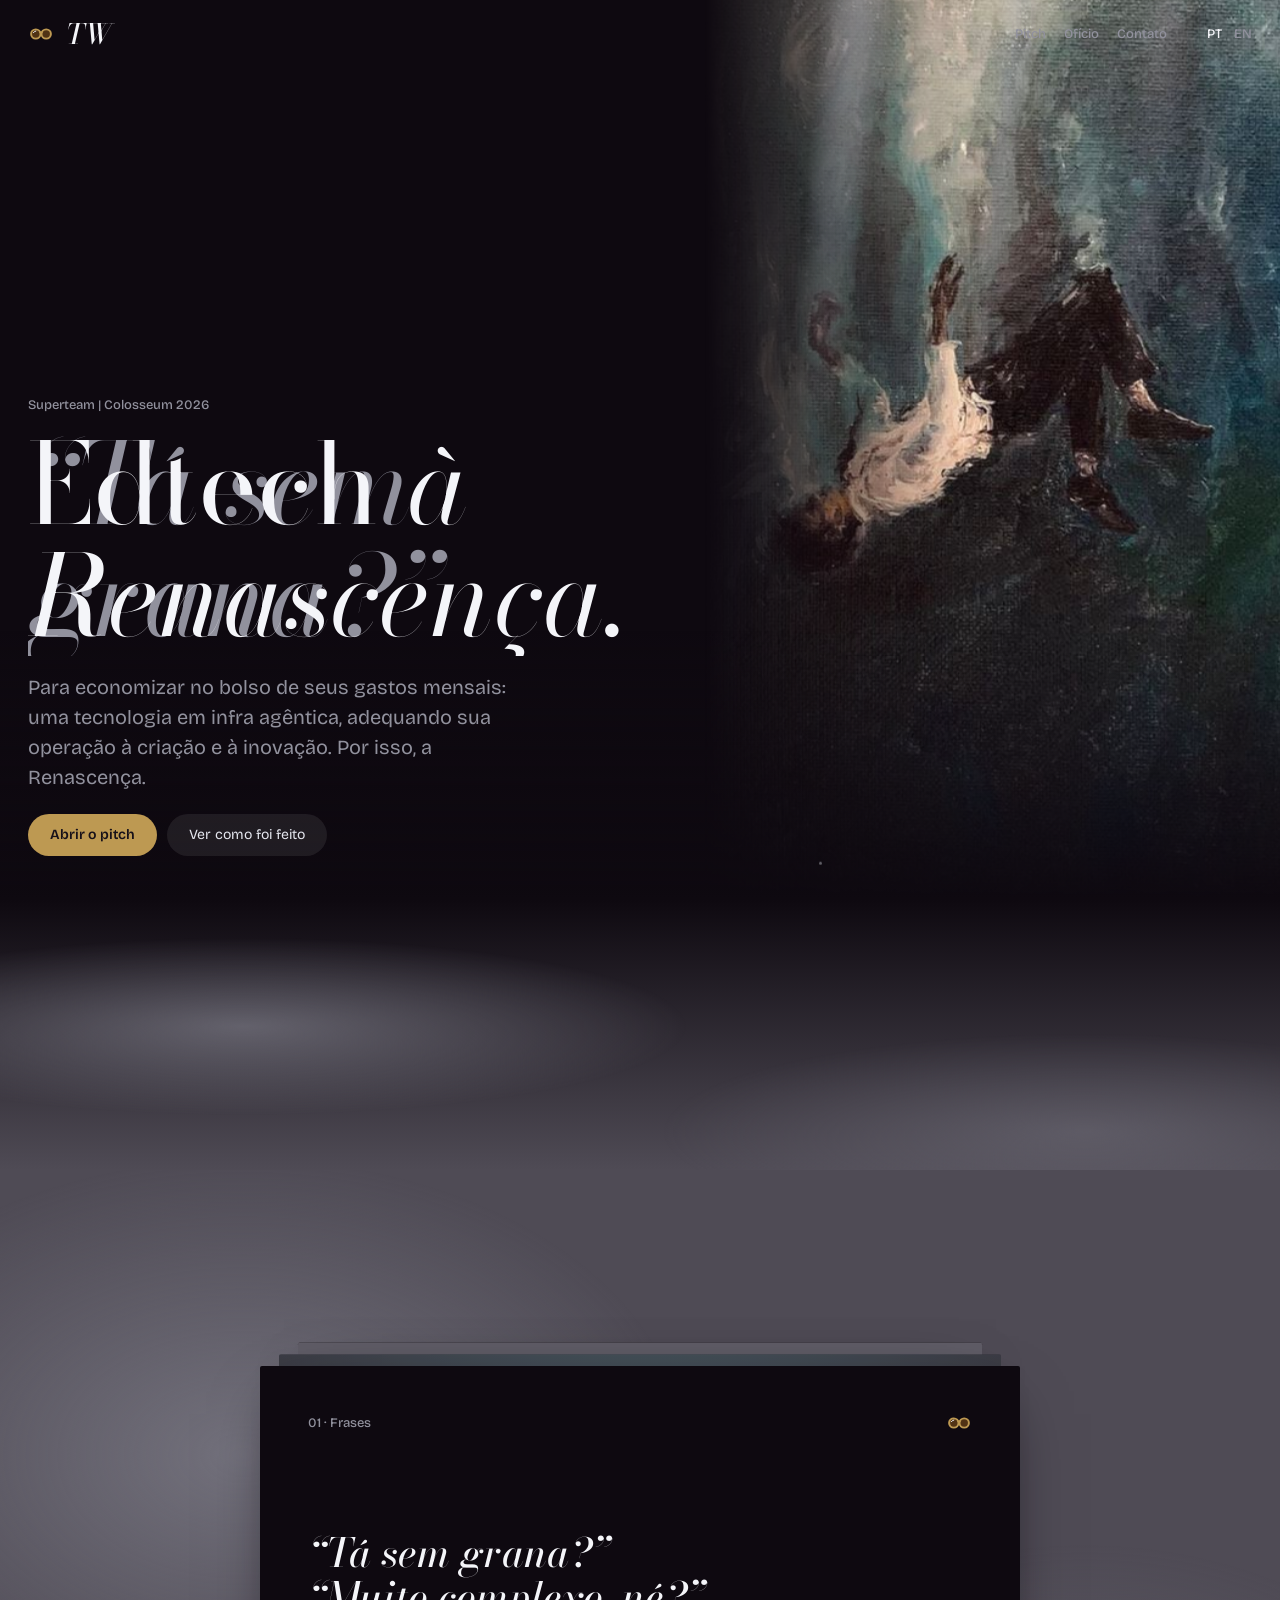
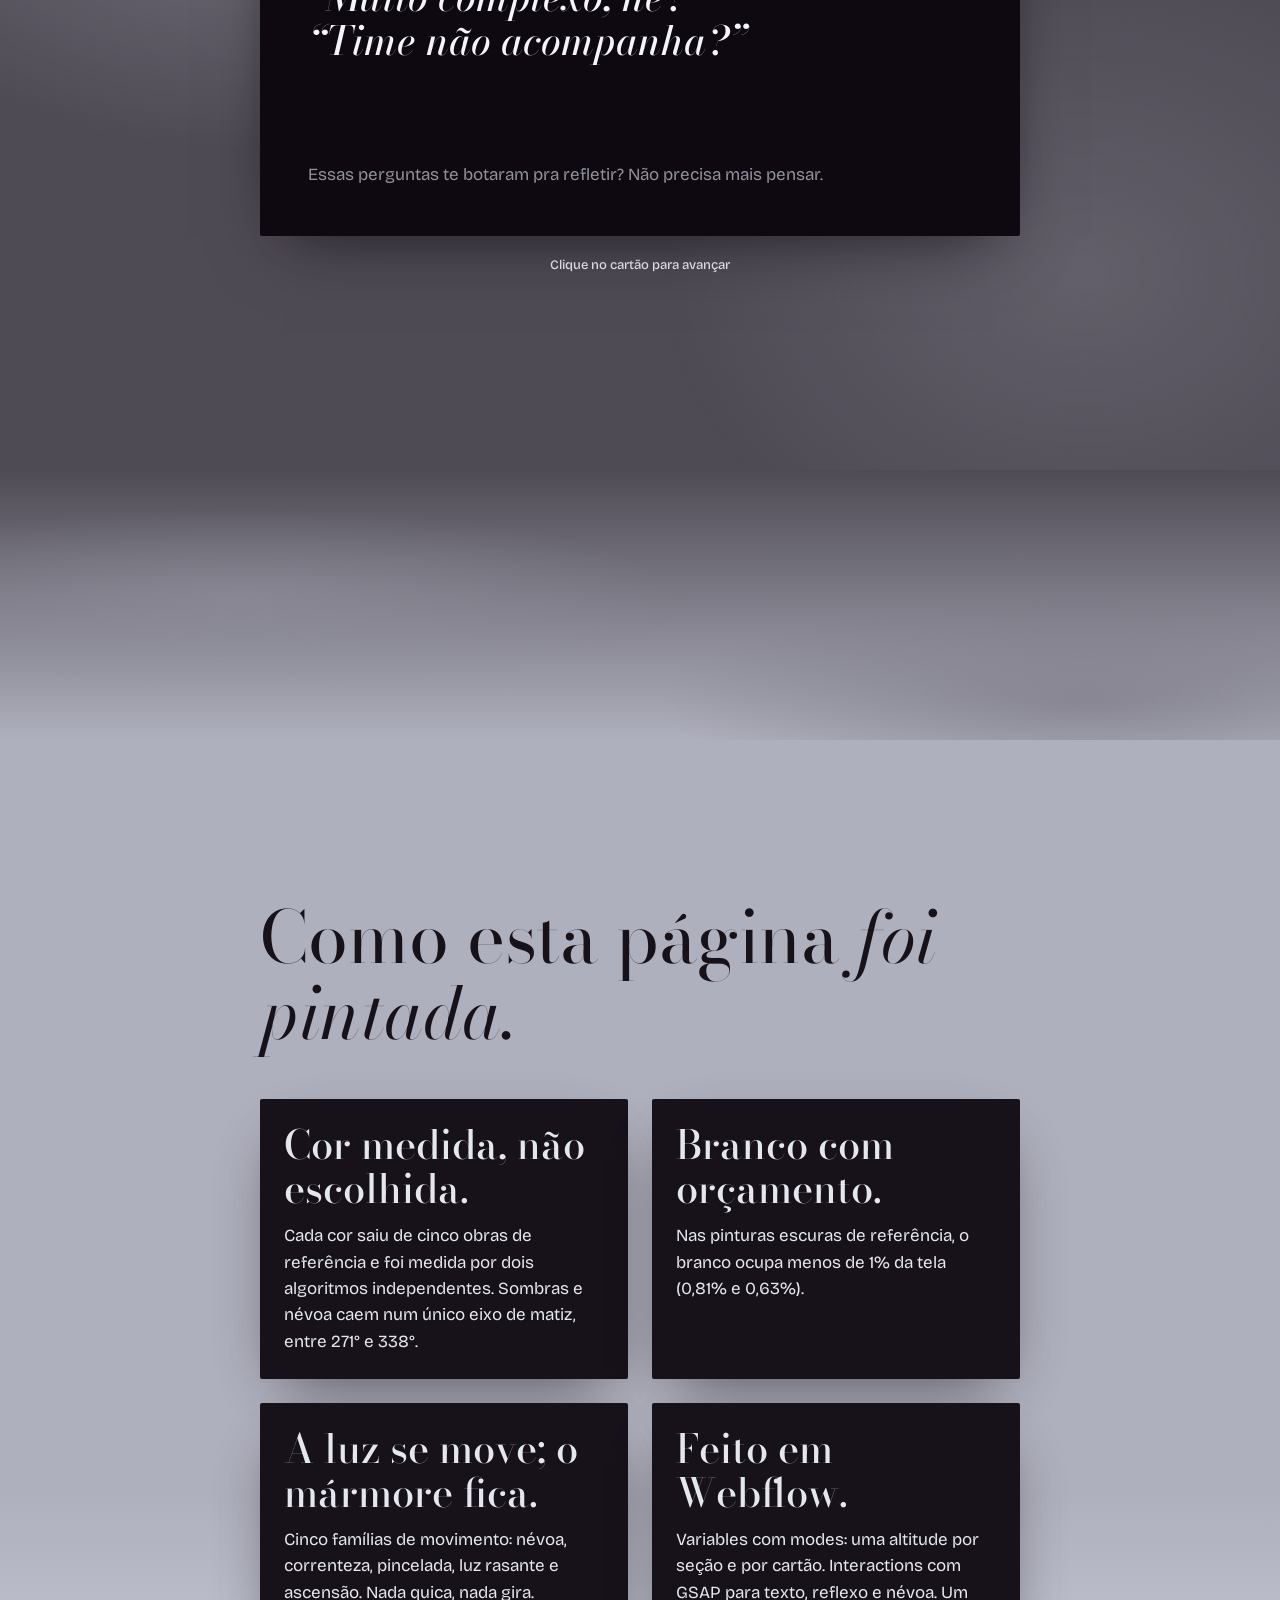
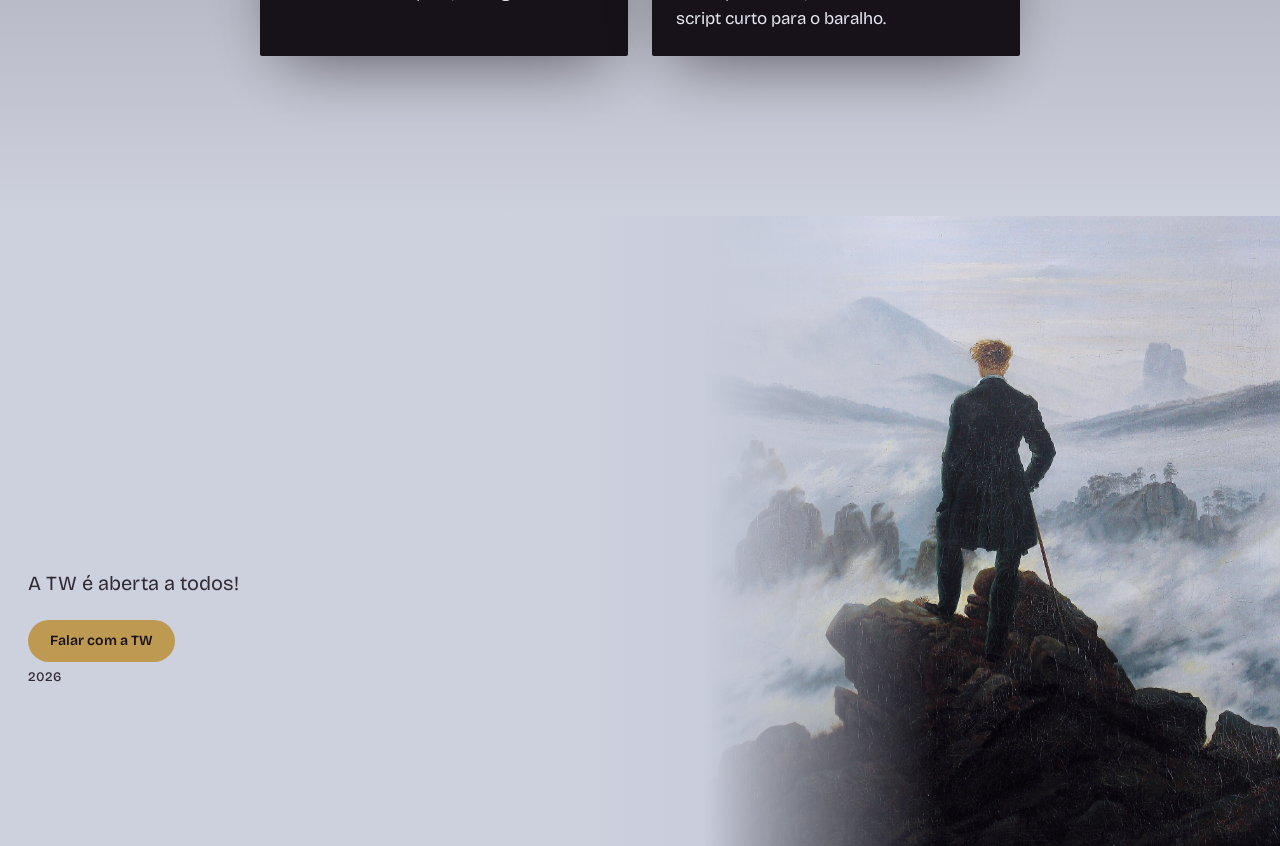
==== site/index.html @ 95e79e35 "Reconstrói o site da TW em código próprio, com versão em inglês O site sai do Webflow e passa a vive" ====
<!doctype html>
<html lang="pt-BR">
<head>
<meta charset="utf-8">
<meta name="viewport" content="width=device-width, initial-scale=1">
<title>TW · Edtech à Renascença</title>
<meta name="description" content="Para economizar no bolso de seus gastos mensais: uma tecnologia em infra agêntica, adequando sua operação à criação e à inovação.">
<link rel="canonical" href="https://two2bac-git.github.io/Pitch_deck/">
<link rel="alternate" hreflang="pt-BR" href="https://two2bac-git.github.io/Pitch_deck/">
<link rel="alternate" hreflang="en" href="https://two2bac-git.github.io/Pitch_deck/en/">
<link rel="alternate" hreflang="x-default" href="https://two2bac-git.github.io/Pitch_deck/">
<meta property="og:title" content="TW · Edtech à Renascença">
<meta property="og:description" content="Para economizar no bolso de seus gastos mensais: uma tecnologia em infra agêntica, adequando sua operação à criação e à inovação.">
<meta property="og:type" content="website">
<meta property="og:locale" content="pt_BR">
<link rel="icon" href="assets/img/tw-oculos-aro-ouro.svg" type="image/svg+xml">
<link rel="preconnect" href="https://fonts.googleapis.com">
<link rel="preconnect" href="https://fonts.gstatic.com" crossorigin>
<link rel="stylesheet" href="https://fonts.googleapis.com/css2?family=Bodoni+Moda:ital,wght@0,400;0,500;1,400;1,500&family=Bricolage+Grotesque:wght@400;500;600&display=swap">
<link rel="stylesheet" href="assets/css/tw.css">
<script>
  // Marca que o JS está ativo; se algo falhar, o título aparece mesmo assim.
  document.documentElement.classList.add('js');
  setTimeout(function () { document.documentElement.classList.add('pronto'); }, 2500);
</script>
</head>
<body>

<section class="zona is-abismo" aria-label="Abertura">
  <img class="pintura" src="assets/img/a-queda.jpg" alt="A Queda: figura de camisa clara caindo na água teal, com luz vinda de cima" width="736" height="917" fetchpriority="high">
  <div class="raio is-r1" aria-hidden="true"></div>
  <div class="raio is-r2" aria-hidden="true"></div>
  <div class="raio is-r3" aria-hidden="true"></div>
  <div class="veu-base" aria-hidden="true"></div>
  <div class="bolhas" aria-hidden="true"><span class="bolha is-b1"></span><span class="bolha is-b2"></span><span class="bolha is-b3"></span><span class="bolha is-b4"></span><span class="bolha is-b5"></span></div>

  <nav class="nav" aria-label="Navegação">
    <div class="assinatura"><img class="sinal" src="assets/img/tw-oculos-aro-ouro.svg" alt="" width="32" height="20"><span class="logo">TW</span></div>
    <div>
      <a class="nav-link" href="#pitch">Pitch</a><a class="nav-link" href="#oficio">Ofício</a><a class="nav-link" href="#contato">Contato</a><a class="nav-link is-idioma" href="./" hreflang="pt-BR" lang="pt-BR" aria-label="Português" aria-current="page">PT</a><a class="nav-link is-idioma" href="en/" hreflang="en" lang="en" aria-label="English">EN</a>
    </div>
  </nav>

  <div class="hero-copy">
    <div class="kicker">Superteam | Colosseum 2026</div>
    <div class="titulo-hero">
      <p class="frase-fantasma" aria-hidden="true">“Tá sem grana?”</p>
      <h1 class="display-1 is-hero">Edtech <em>à Renascença.</em></h1>
      <div class="pincel-veu" aria-hidden="true"></div>
    </div>
    <p class="corpo-l suave">Para economizar no bolso de seus gastos mensais: uma tecnologia em infra agêntica, adequando sua operação à criação e à inovação. Por isso, a Renascença.</p>
    <div class="botoes">
      <a class="botao-luz" href="#pitch">Abrir o pitch<span class="reflexo" aria-hidden="true"></span></a>
      <a class="botao-nevoa" href="#oficio">Ver como foi feito</a>
    </div>
  </div>
</section>

<div class="faixa is-abismo-veu" aria-hidden="true"><div class="nevoa-mancha is-1"></div><div class="nevoa-mancha is-2"></div></div>

<section class="zona is-veu" id="pitch" aria-label="Pitch">
  <div class="nevoa-mancha is-1" aria-hidden="true"></div>
  <div class="nevoa-mancha is-2" aria-hidden="true"></div>

  <div class="baralho" data-baralho role="region" aria-roledescription="baralho" aria-label="Pitch da TW em 6 cartões" data-aviso="Cartão {n} de {total}">
    <article class="cartao is-abismo" aria-roledescription="cartão">
      <div class="topo"><div class="rotulo">01 · Frases</div><img class="sinal" src="assets/img/tw-oculos-aro-ouro.svg" alt="" width="32" height="20"></div>
      <h3 class="titulo-3"><em>“Tá sem grana?”</em><br><em>“Muito complexo, né?”</em><br><em>“Time não acompanha?”</em></h3>
      <p class="corpo suave">Essas perguntas te botaram pra refletir? Não precisa mais pensar.</p>
      <div class="nevoa-cartao" aria-hidden="true"></div>
    </article>
    <article class="cartao is-correnteza" aria-roledescription="cartão">
      <div class="topo is-correnteza"><div class="rotulo">02 · Problema</div><img class="sinal" src="assets/img/tw-oculos-aro-ouro.svg" alt="" width="32" height="20"></div>
      <h3 class="titulo-3">Quando a escala aumenta, <em>a confusão emana da operação.</em></h3>
      <p class="corpo suave">Então a TW é simples!</p>
      <div class="nevoa-cartao" aria-hidden="true"></div>
    </article>
    <article class="cartao is-marmore" aria-roledescription="cartão">
      <div class="topo"><div class="rotulo">03 · A TW</div><img class="sinal" src="assets/img/tw-oculos-aro-ouro.svg" alt="" width="32" height="20"></div>
      <h3 class="titulo-3 com-busto is-grupo"><span class="ouro">TW</span>: uma revolução <em>contemporânea.</em></h3>
      <p class="corpo suave com-busto">Educação, tecnologia e mais dinheiro no bolso, isso com uma única infraestrutura.</p>
      <img class="busto" src="assets/img/busto-tw-luz-baixa.webp" alt="Busto de mármore em luz baixa, com óculos dourados e louro" loading="lazy">
      <div class="nevoa-cartao" aria-hidden="true"></div>
    </article>
    <article class="cartao is-superficie" aria-roledescription="cartão">
      <div class="topo"><div class="rotulo">04 · Como funciona</div><img class="sinal" src="assets/img/tw-oculos-aro-ouro.svg" alt="" width="32" height="20"></div>
      <h3 class="titulo-3">Qualquer sistema, <em>qualquer indústria.</em></h3>
      <p class="corpo suave">Análise → Infra → Método = Avanço 🚀</p>
      <div class="nevoa-cartao" aria-hidden="true"></div>
    </article>
    <article class="cartao is-alto" aria-roledescription="cartão">
      <div class="topo"><div class="rotulo">05 · Mercado e modelo</div><img class="sinal" src="assets/img/tw-oculos-aro-frio.svg" alt="" width="32" height="20"></div>
      <h3 class="titulo-3">Potencial e <em>alcances elevados.</em></h3>
      <p class="corpo suave">SOM = US$ 30 milhões | Contrato e parcerias 🤝🏽</p>
      <div class="nevoa-cartao" aria-hidden="true"></div>
    </article>
    <article class="cartao is-cume" aria-roledescription="cartão">
      <div class="topo"><div class="rotulo">06 · O pedido</div><img class="sinal" src="assets/img/tw-oculos-aro-frio.svg" alt="" width="32" height="20"></div>
      <h3 class="titulo-3 com-busto">Potencial ilimitado <em>à vista!</em></h3>
      <img class="busto" src="assets/img/retrato-andrey-tw.webp" alt="Retrato de Andrey Bacelar, fundador da TW, em desenho a lápis" loading="lazy">
      <div class="fim">
        <p class="corpo suave">Para quem quer reconhecer esta ideia e tornar real a primeira infra numa empresa.</p>
        <a class="botao-luz" href="tel:+5571991123987">Falar com a TW<span class="reflexo" aria-hidden="true"></span></a>
        <button class="botao-texto" type="button" data-recomecar>Recomeçar</button>
      </div>
      <div class="nevoa-cartao" aria-hidden="true"></div>
    </article>
  </div>
  <p class="dica">Clique no cartão para avançar<span class="sr-only" data-baralho-aviso aria-live="polite"></span></p>
</section>

<div class="faixa is-veu-nevoa" aria-hidden="true"><div class="nevoa-mancha is-1"></div><div class="nevoa-mancha is-2"></div></div>

<section class="zona is-nevoa" id="oficio">
  <div class="conteudo">
    <h2 class="display-2">Como esta página <em>foi pintada.</em></h2>
    <div class="oficio-grade">
      <div class="rocha is-bloco"><h3 class="titulo-3">Cor medida, não escolhida.</h3><p class="corpo">Cada cor saiu de cinco obras de referência e foi medida por dois algoritmos independentes. Sombras e névoa caem num único eixo de matiz, entre 271° e 338°.</p><span class="reflexo" aria-hidden="true"></span></div>
      <div class="rocha is-bloco"><h3 class="titulo-3">Branco com orçamento.</h3><p class="corpo">Nas pinturas escuras de referência, o branco ocupa menos de 1% da tela (0,81% e 0,63%).</p><span class="reflexo" aria-hidden="true"></span></div>
      <div class="rocha is-bloco"><h3 class="titulo-3">A luz se move; o mármore fica.</h3><p class="corpo">Cinco famílias de movimento: névoa, correnteza, pincelada, luz rasante e ascensão. Nada quica, nada gira.</p><span class="reflexo" aria-hidden="true"></span></div>
      <div class="rocha is-bloco"><h3 class="titulo-3">Feito em Webflow.</h3><p class="corpo">Variables com modes: uma altitude por seção e por cartão. Interactions com GSAP para texto, reflexo e névoa. Um script curto para o baralho.</p><span class="reflexo" aria-hidden="true"></span></div>
    </div>
  </div>
</section>

<section class="zona is-cume" id="contato">
  <img class="pintura is-cume" src="assets/img/friedrich-andarilho-1920.jpg" alt="Caspar David Friedrich, Andarilho sobre o mar de névoa (c. 1818): figura de costas no cume, olhando a névoa" loading="lazy">
  <div class="cume-copy">
    <div class="titulo-hero"><h2 class="display-2">Vamos <em>conversar.</em></h2></div>
    <p class="corpo-l suave">A TW é aberta a todos!</p>
    <div class="botoes"><a class="botao-luz" href="tel:+5571991123987">Falar com a TW<span class="reflexo" aria-hidden="true"></span></a></div>
  </div>
  <footer class="kicker">2026</footer>
</section>

<script src="assets/vendor/gsap/gsap.min.js" defer></script>
<script src="assets/vendor/gsap/ScrollTrigger.min.js" defer></script>
<script src="assets/vendor/gsap/SplitText.min.js" defer></script>
<script src="assets/js/tw.js" defer></script>
</body>
</html>
---- site/assets/css/tw.css ----
/* TW · página de pitch. Transcrito dos estilos do Webflow (webflow/estilos.json) e do plano §7 (baralho). */

/* ---------- Tokens ---------- */
:root {
  /* Primitivos */
  --frio-950: #0e0910;
  --frio-900: #171119;
  --frio-800: #211a22;
  --frio-700: #312b34;
  --frio-600: #4f4b55;
  --frio-500: #72707b;
  --frio-400: #91919d;
  --frio-300: #afb0bd;
  --frio-200: #cdd0dd;
  --frio-100: #e5e7ef;
  --frio-50: #f4f5f9;
  --ouro-600: #be781d;
  --ouro-500: #bd9952;
  --linho: #cdbda6;
  --marmore: #dcd8cf;
  --teal-abismo: #2f4f58;
  --serif: 'Bodoni Moda', 'Didot', 'Bodoni 72', Georgia, serif;
  --sans: 'Bricolage Grotesque', system-ui, sans-serif;

  /* Semântico (mode base = Abismo) */
  --fundo: var(--frio-950);
  --texto: var(--frio-50);
  --texto-suave: var(--frio-400);
  --prova: var(--ouro-500);

  /* Medidas (Desktop) */
  --display-1: 112px;
  --display-2: 72px;
  --titulo-3: 40px;
  --numero: 120px;
  --corpo-l: 20px;
  --corpo: 17px;
  --espaco-secao: 160px;
  --cartao-pad: 48px;

  /* Movimento */
  --ease-nevoa: cubic-bezier(.16, 1, .3, 1);
  --ease-pincel: cubic-bezier(.7, 0, .2, 1);
}

/* Medidas: modes Tablet e Mobile */
@media (max-width: 991px) {
  :root { --display-1: 72px; --display-2: 52px; --titulo-3: 32px; --numero: 88px; --corpo-l: 19px; --corpo: 16px; --espaco-secao: 112px; --cartao-pad: 36px; }
}
@media (max-width: 767px) {
  :root { --display-1: 44px; --display-2: 36px; --titulo-3: 26px; --numero: 56px; --corpo-l: 18px; --corpo: 16px; --espaco-secao: 72px; --cartao-pad: 24px; }
}

/* Modes de altitude (coleção Semântico) */
.is-abismo     { --fundo: var(--frio-950); --texto: var(--frio-50);  --texto-suave: var(--frio-400); --prova: var(--ouro-500); }
.is-correnteza { --fundo: var(--frio-900); --texto: var(--frio-100); --texto-suave: var(--frio-400); --prova: var(--ouro-500); }
.is-marmore    { --fundo: var(--frio-800); --texto: var(--frio-100); --texto-suave: var(--frio-400); --prova: var(--ouro-500); }
.is-superficie { --fundo: var(--frio-700); --texto: var(--frio-100); --texto-suave: var(--frio-300); --prova: var(--ouro-500); }
.is-veu        { --fundo: var(--frio-600); --texto: var(--frio-50);  --texto-suave: var(--frio-100); --prova: var(--frio-50); }
.is-nevoa      { --fundo: var(--frio-300); --texto: var(--frio-900); --texto-suave: var(--frio-700); --prova: var(--frio-900); }
.is-alto       { --fundo: var(--frio-200); --texto: var(--frio-900); --texto-suave: var(--frio-700); --prova: var(--frio-900); }
.is-cume       { --fundo: var(--frio-50);  --texto: var(--frio-900); --texto-suave: var(--frio-700); --prova: var(--frio-900); }

/* ---------- Base ---------- */
*, *::before, *::after { box-sizing: border-box; }
html { -webkit-text-size-adjust: 100%; }
body { margin: 0; min-height: 100%; background-color: var(--frio-950); font-family: var(--sans); color: #333; font-size: 14px; line-height: 20px; }
h1, h2, h3, p { margin: 0; }
img { max-width: 100%; vertical-align: middle; display: inline-block; border: 0; }
a { background-color: transparent; color: inherit; }
button { font: inherit; }
.sr-only { position: absolute; width: 1px; height: 1px; padding: 0; margin: -1px; overflow: hidden; clip: rect(0 0 0 0); white-space: nowrap; border: 0; }
:focus-visible { outline: 2px solid var(--ouro-500); outline-offset: 3px; }

/* ---------- Zonas e faixas ---------- */
.zona { position: relative; padding-top: var(--espaco-secao); padding-bottom: var(--espaco-secao); background-color: var(--fundo); color: var(--texto); }
.zona.is-abismo { display: flex; flex-direction: column; overflow: hidden; min-height: 100vh; padding: 20px 28px 44px; }
.zona.is-veu { display: flex; flex-direction: column; justify-content: center; align-items: center; row-gap: 20px; overflow: hidden; min-height: 100vh; padding-left: 16px; padding-right: 16px; }
.zona.is-nevoa { padding-left: 28px; padding-right: 28px; background-image: linear-gradient(180deg, #afb0bd 0%, #afb0bd 70%, #cdd0dd 100%); }
.zona.is-cume { display: flex; flex-direction: column; overflow: hidden; min-height: 70vh; padding-left: 28px; padding-right: 28px; background-image: linear-gradient(90deg, #cdd0dd 0 45%, #b9c2d4 100%); }

.faixa { position: relative; overflow: hidden; height: 30vh; }
.faixa.is-abismo-veu { background-image: linear-gradient(180deg, #0e0910, #4f4b55); }
.faixa.is-veu-nevoa { background-image: linear-gradient(180deg, #4f4b55, #afb0bd); }

.nevoa-mancha { position: absolute; left: -12%; top: -12%; right: -12%; bottom: -12%; pointer-events: none; }
.nevoa-mancha.is-1 { background-image: radial-gradient(40% 38% at 25% 30%, rgba(145, 145, 157, .55), transparent 70%); }
.nevoa-mancha.is-2 { background-image: radial-gradient(38% 42% at 78% 70%, rgba(114, 112, 123, .55), transparent 70%); }

.conteudo { position: relative; z-index: 1; width: 100%; max-width: 760px; margin-left: auto; margin-right: auto; }

/* ---------- Hero (Abismo) ---------- */
.pintura { position: absolute; top: -12%; right: 0; bottom: auto; width: 45%; height: 124%; max-width: none; pointer-events: none; object-fit: cover;
  -webkit-mask-image: linear-gradient(90deg, transparent 0, #000 45%); mask-image: linear-gradient(90deg, transparent 0, #000 45%); }
.pintura.is-cume { -webkit-mask-image: linear-gradient(90deg, transparent 0, #000 40%); mask-image: linear-gradient(90deg, transparent 0, #000 40%); }

.raio { position: absolute; top: -20%; height: 140%; background-image: radial-gradient(50% 70% at 50% 0%, rgba(205, 208, 221, .5), transparent 75%); pointer-events: none; }
.raio.is-r1 { left: 60.4%; width: 8.1%; }
.raio.is-r2 { left: 74.8%; width: 4.5%; opacity: .7; }
.raio.is-r3 { left: 85.6%; width: 6.3%; opacity: .5; }

.veu-base { position: absolute; left: 0; right: 0; bottom: 0; height: 30%; background-image: linear-gradient(0deg, #0e0910 0%, rgba(14, 9, 16, 0) 100%); pointer-events: none; }

.bolhas { position: absolute; right: 0; bottom: 0; overflow: hidden; width: 45%; height: 260px; pointer-events: none;
  -webkit-mask-image: linear-gradient(0deg, transparent 0%, #000 20%, #000 60%, transparent 100%); mask-image: linear-gradient(0deg, transparent 0%, #000 20%, #000 60%, transparent 100%); }
.bolha { position: absolute; bottom: -6px; width: 3px; height: 3px; border-radius: 50%; background-color: var(--frio-100); opacity: .55; }
.bolha.is-b1 { left: 20%; } .bolha.is-b2 { left: 35%; } .bolha.is-b3 { left: 58%; } .bolha.is-b4 { left: 76%; } .bolha.is-b5 { left: 48%; }

.nav { position: relative; z-index: 1; display: flex; justify-content: space-between; align-items: center; font-family: var(--sans); color: var(--texto-suave); font-size: 13px; line-height: 1.4; font-weight: 500; }
.assinatura { display: flex; align-items: center; column-gap: 12px; }
.sinal { width: 26px; height: auto; }
.logo { font-family: var(--serif); color: var(--texto); font-size: 28px; line-height: 1; font-style: italic; font-weight: 500; }
.nav-link { margin-left: 18px; color: var(--texto-suave); text-decoration: none; }
.nav-link:hover { color: var(--texto); }
.nav-link.is-idioma { margin-left: 40px; }
.nav-link.is-idioma + .nav-link.is-idioma { margin-left: 12px; }
.nav-link[aria-current="page"] { color: var(--texto); }

.hero-copy { position: relative; z-index: 1; margin-top: auto; max-width: min(520px, 48%); }
.kicker { font-family: var(--sans); color: var(--texto-suave); font-size: 13px; line-height: 1.4; font-weight: 500; }
.titulo-hero { position: relative; display: grid; overflow: hidden; margin: 10px 0 16px; padding: 4px 0; grid-template-columns: 1fr; grid-template-rows: auto; min-width: min-content; }
.frase-fantasma { margin: 0; opacity: 0; font-family: var(--serif); color: var(--frio-400); font-size: var(--display-1); line-height: 1; font-style: italic; font-weight: 400; grid-area: 1 / 1 / -1 / -1; }
.display-1 { font-family: var(--serif); font-size: var(--display-1); line-height: 1; font-weight: 400; }
.display-1.is-hero { margin: 0; grid-area: 1 / 1 / -1 / -1; }
.pincel-veu { position: absolute; left: -60px; top: -24px; right: -60px; bottom: -24px; background-color: var(--frio-950); opacity: 0; pointer-events: none; }
.corpo-l { font-family: var(--sans); font-size: var(--corpo-l); line-height: 1.5; font-weight: 400; }
.corpo-l.suave { max-width: 46ch; margin: 0; color: var(--texto-suave); }

/* ---------- Botões ---------- */
.botoes { display: flex; margin-top: 22px; flex-wrap: wrap; gap: 10px; }
.botao-luz, .botao-nevoa { position: relative; overflow: hidden; display: inline-block; padding: 11px 22px; border-radius: 999px; font-family: var(--sans); font-size: 14px; line-height: 1.4; text-decoration: none; }
.botao-luz { background-color: var(--ouro-500); color: var(--frio-900); font-weight: 600; }
.botao-nevoa { background-color: rgba(244, 245, 249, .08); color: var(--frio-100); font-weight: 400; }
.botao-texto { padding: 11px 0; border: 0; background-color: transparent; font-family: var(--sans); color: var(--texto); font-size: 13px; line-height: 1.4; font-weight: 500; text-decoration: underline; cursor: pointer; }
.reflexo { position: absolute; left: 0; top: 0; right: 0; bottom: 0; background-image: linear-gradient(105deg, transparent 38%, rgba(244, 245, 249, .95) 50%, transparent 62%); opacity: 0; pointer-events: none; }

/* ---------- Sala do pitch: baralho ---------- */
.baralho { position: relative; display: grid; width: 100%; max-width: 760px; grid-template-columns: 1fr; grid-template-rows: auto; }
.cartao { position: relative; display: flex; flex-direction: column; justify-content: space-between; gap: 14px; overflow: hidden; min-height: clamp(380px, 52vw, 470px); padding: var(--cartao-pad);
  border-radius: 2px; background-color: var(--fundo); box-shadow: 0 24px 64px -24px rgba(14, 9, 16, .6); color: var(--texto); cursor: pointer; grid-area: 1 / 1 / -1 / -1; }
.cartao.is-correnteza { background-image: radial-gradient(120% 90% at 50% -25%, rgba(47, 79, 88, .9), transparent 60%); }
.nevoa-cartao { position: absolute; left: 0; top: 0; right: 0; bottom: 0; z-index: 2; background-color: var(--frio-200); opacity: 0; pointer-events: none; }

/* Profundidade (plano §3/§7): a ordem no DOM é o estado; o primeiro filho é o cartão da frente. */
.baralho > .cartao { transition: transform .9s var(--ease-nevoa), opacity .9s var(--ease-nevoa); }
.baralho > .cartao .nevoa-cartao { transition: opacity .9s var(--ease-nevoa); }
.baralho > :nth-child(1) { z-index: 3; }
.baralho > :nth-child(2) { z-index: 2; transform: translateY(-5%) scale(.95); }
.baralho > :nth-child(2) .nevoa-cartao { opacity: .18; }
.baralho > :nth-child(3) { z-index: 1; transform: translateY(-10%) scale(.9); }
.baralho > :nth-child(3) .nevoa-cartao { opacity: .36; }
.baralho > :nth-child(n+4) { opacity: 0; pointer-events: none; transform: translateY(-14%) scale(.86); }
.baralho > :nth-child(n+4) .nevoa-cartao { opacity: .36; }
.baralho > .cartao.sai { transform: translateY(35%); opacity: 0; transition-timing-function: var(--ease-pincel); }
@media (prefers-reduced-motion: reduce) {
  .baralho > .cartao, .baralho > .cartao .nevoa-cartao { transition: opacity .2s; }
  .baralho > .cartao.sai { transform: none; }
}

.topo { position: relative; z-index: 1; display: flex; justify-content: space-between; align-items: center; color: var(--texto-suave); column-gap: 12px; }
.topo.is-correnteza { color: var(--frio-100); }
.rotulo { font-family: var(--sans); font-size: 13px; line-height: 1.4; font-weight: 500; }
.titulo-3 { margin: 0; font-family: var(--serif); font-size: var(--titulo-3); line-height: 1.1; font-weight: 500; }
.titulo-3.com-busto { position: relative; z-index: 1; max-width: 58%; }
.titulo-3.com-busto.is-grupo { margin-top: auto; }
.corpo { max-width: 60ch; margin: 0; font-family: var(--sans); font-size: var(--corpo); line-height: 1.55; font-weight: 400; }
.corpo.suave { position: relative; z-index: 1; color: var(--texto-suave); }
.corpo.suave.com-busto { max-width: 58%; margin-bottom: auto; }
.ouro { color: var(--ouro-500); }
.busto { position: absolute; right: 4%; bottom: 0; width: auto; height: 78%; max-width: none; pointer-events: none; }
.fim { position: relative; z-index: 1; display: flex; max-width: 58%; justify-content: space-between; flex-wrap: wrap; align-items: flex-end; gap: 12px; }
.dica { position: relative; margin: 0; font-family: var(--sans); font-size: 13px; line-height: 1.4; font-weight: 500; }

/* ---------- Ofício (Névoa) ---------- */
.display-2 { margin: 0; font-family: var(--serif); font-size: var(--display-2); line-height: 1.05; font-weight: 400; }
.oficio-grade { display: grid; margin-top: 48px; grid-template-columns: 1fr 1fr; gap: 24px; }
.rocha { position: relative; overflow: hidden; min-width: 140px; padding: 10px 14px; border-radius: 2px; background-color: var(--frio-900); box-shadow: 0 24px 64px -24px rgba(14, 9, 16, .6); color: var(--frio-100); }
.rocha.is-bloco { display: flex; flex-direction: column; padding: 24px; row-gap: 12px; }

/* ---------- Cume ---------- */
.cume-copy { position: relative; z-index: 1; margin-top: auto; margin-bottom: auto; max-width: min(520px, 48%); }

/* ---------- Celular ---------- */
@media (max-width: 767px) {
  .pintura, .raio, .bolhas, .busto { display: none; }
  .hero-copy, .cume-copy, .fim { max-width: 100%; }
  .titulo-3.com-busto { max-width: none; }
  .oficio-grade { grid-template-columns: 1fr; }
  .nav-link { margin-left: 12px; }
  .nav-link.is-idioma { margin-left: 24px; }
}

/* Enquanto o JS prepara a abertura, o título não pisca */
.js .display-1.is-hero { visibility: hidden; }
.js.pronto .display-1.is-hero, .sem-movimento .display-1.is-hero { visibility: visible; }
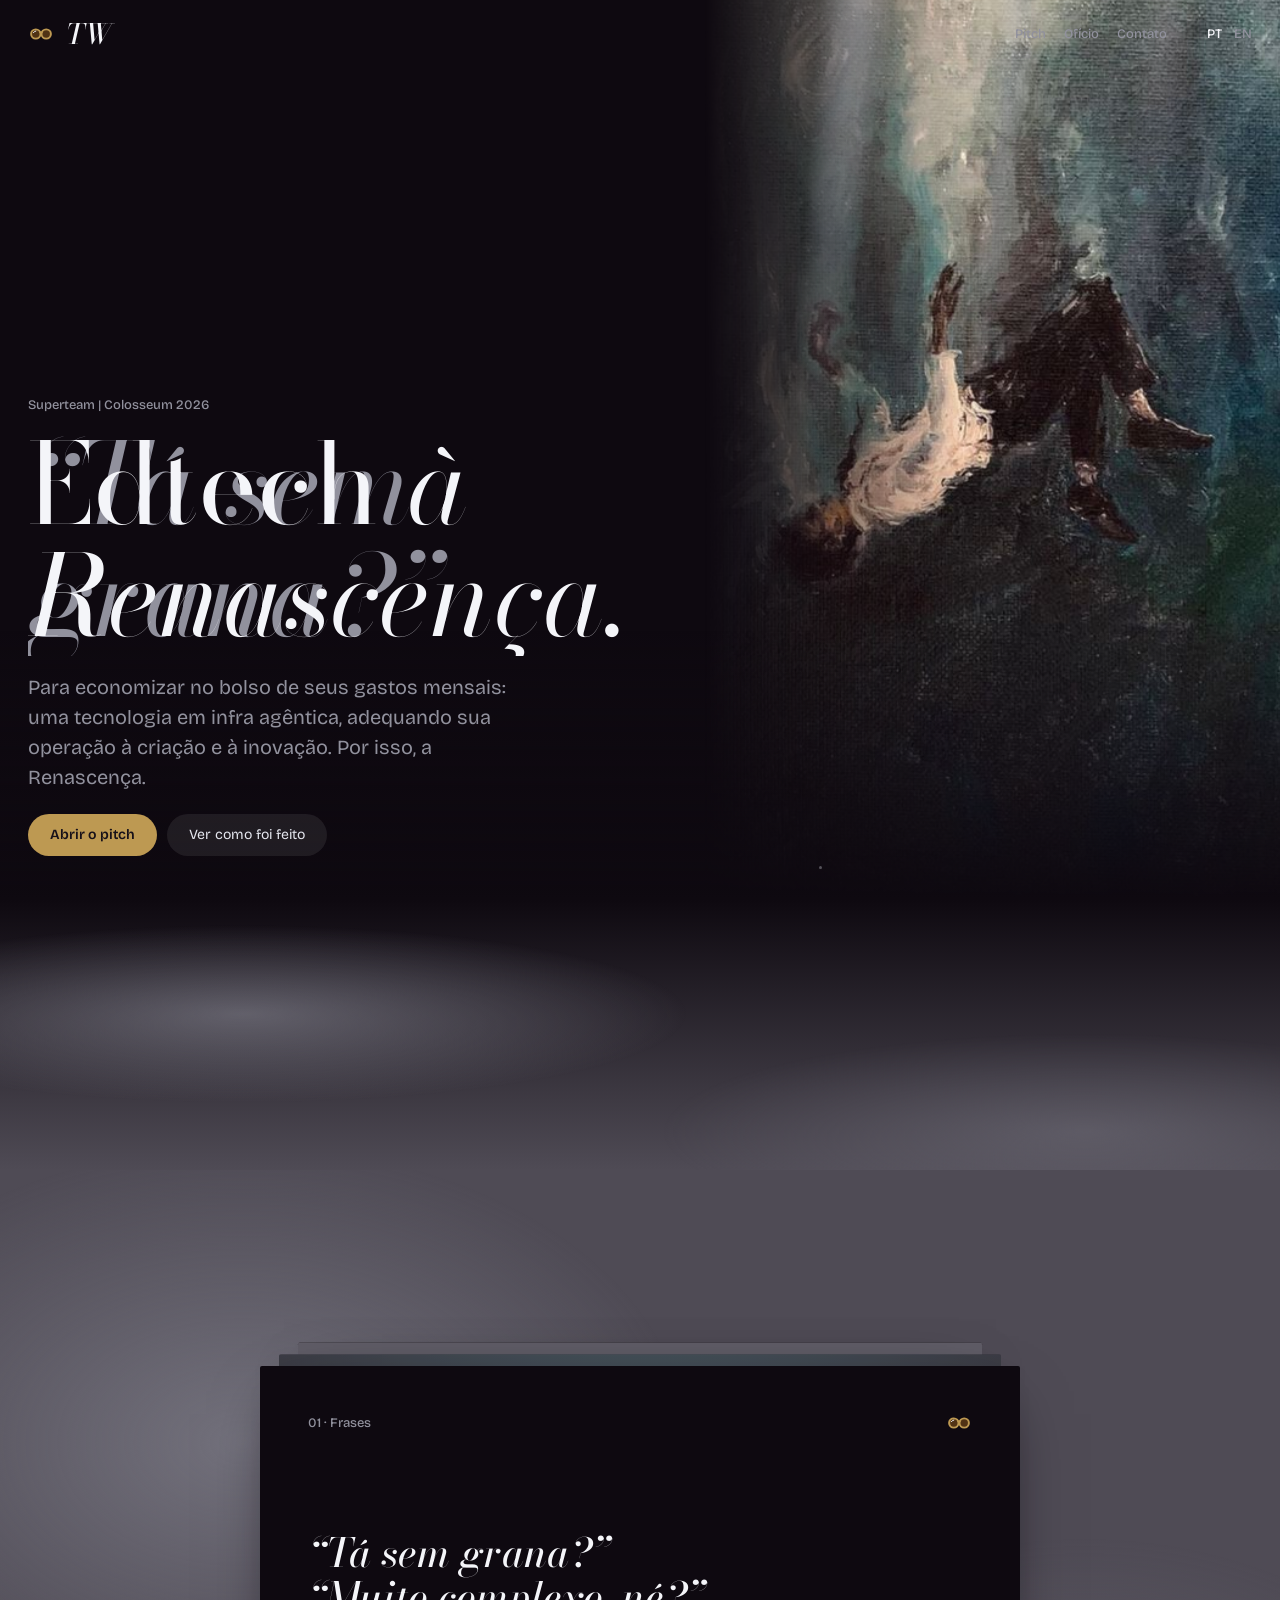
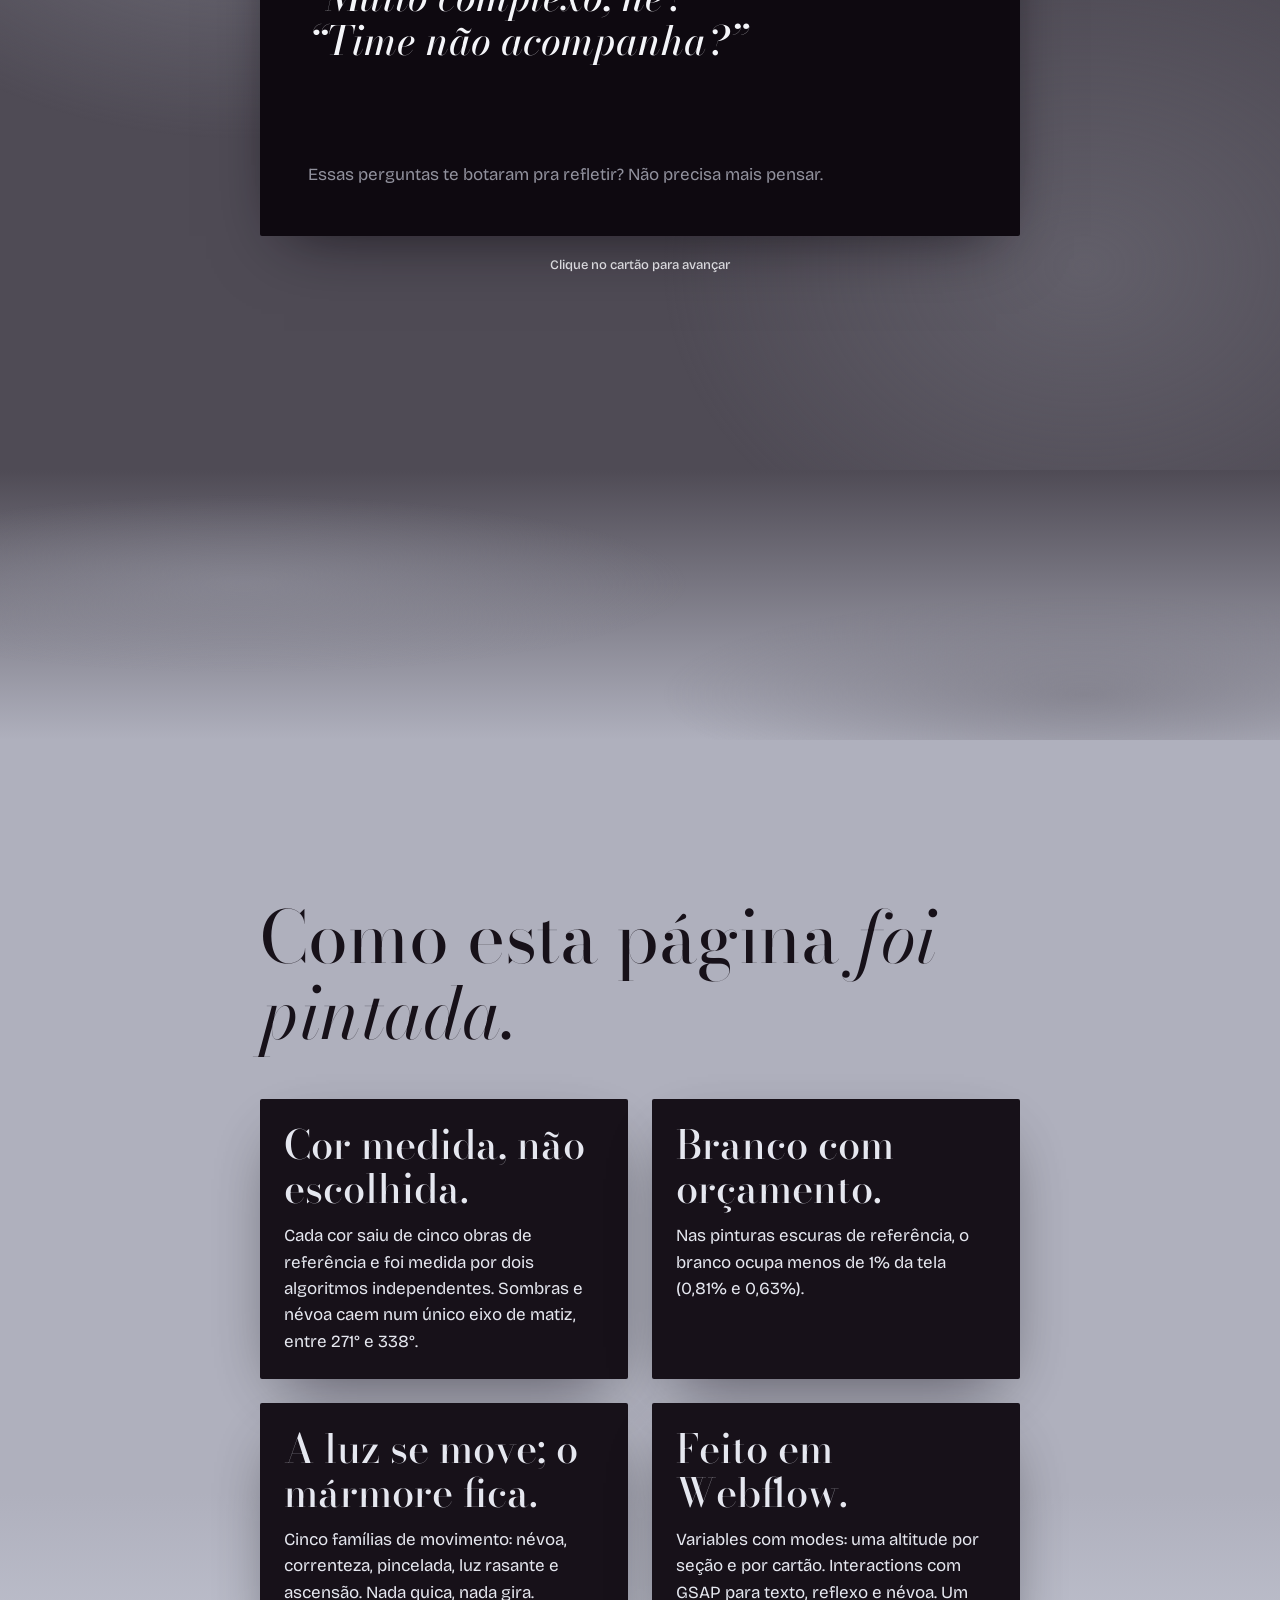
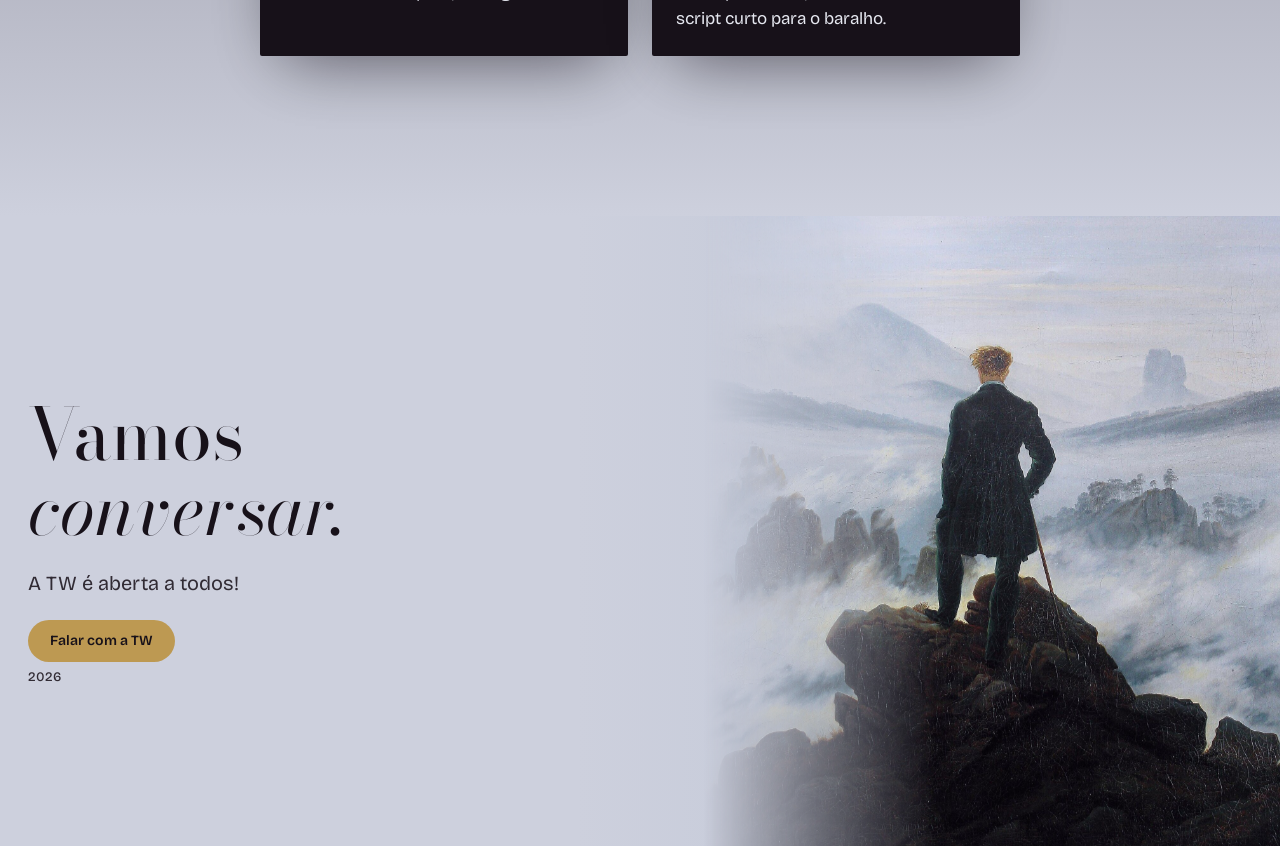
==== commit 2e771f8b: "Troca o contato "Falar com a TW" de telefone para WhatsApp O link tel: não faz nada em notebook, que" ====
--- a/site/index.html
+++ b/site/index.html
@@ -100,7 +100,7 @@
       <img class="busto" src="assets/img/retrato-andrey-tw.webp" alt="Retrato de Andrey Bacelar, fundador da TW, em desenho a lápis" loading="lazy">
       <div class="fim">
         <p class="corpo suave">Para quem quer reconhecer esta ideia e tornar real a primeira infra numa empresa.</p>
-        <a class="botao-luz" href="tel:+5571991123987">Falar com a TW<span class="reflexo" aria-hidden="true"></span></a>
+        <a class="botao-luz" href="https://wa.me/5571991123987?text=Ol%C3%A1%2C%20Andrey%21%20Vi%20o%20pitch%20da%20TW%20e%20quero%20conversar." target="_blank" rel="noopener">Falar com a TW<span class="reflexo" aria-hidden="true"></span></a>
         <button class="botao-texto" type="button" data-recomecar>Recomeçar</button>
       </div>
       <div class="nevoa-cartao" aria-hidden="true"></div>
@@ -128,7 +128,7 @@
   <div class="cume-copy">
     <div class="titulo-hero"><h2 class="display-2">Vamos <em>conversar.</em></h2></div>
     <p class="corpo-l suave">A TW é aberta a todos!</p>
-    <div class="botoes"><a class="botao-luz" href="tel:+5571991123987">Falar com a TW<span class="reflexo" aria-hidden="true"></span></a></div>
+    <div class="botoes"><a class="botao-luz" href="https://wa.me/5571991123987?text=Ol%C3%A1%2C%20Andrey%21%20Vi%20o%20pitch%20da%20TW%20e%20quero%20conversar." target="_blank" rel="noopener">Falar com a TW<span class="reflexo" aria-hidden="true"></span></a></div>
   </div>
   <footer class="kicker">2026</footer>
 </section>
